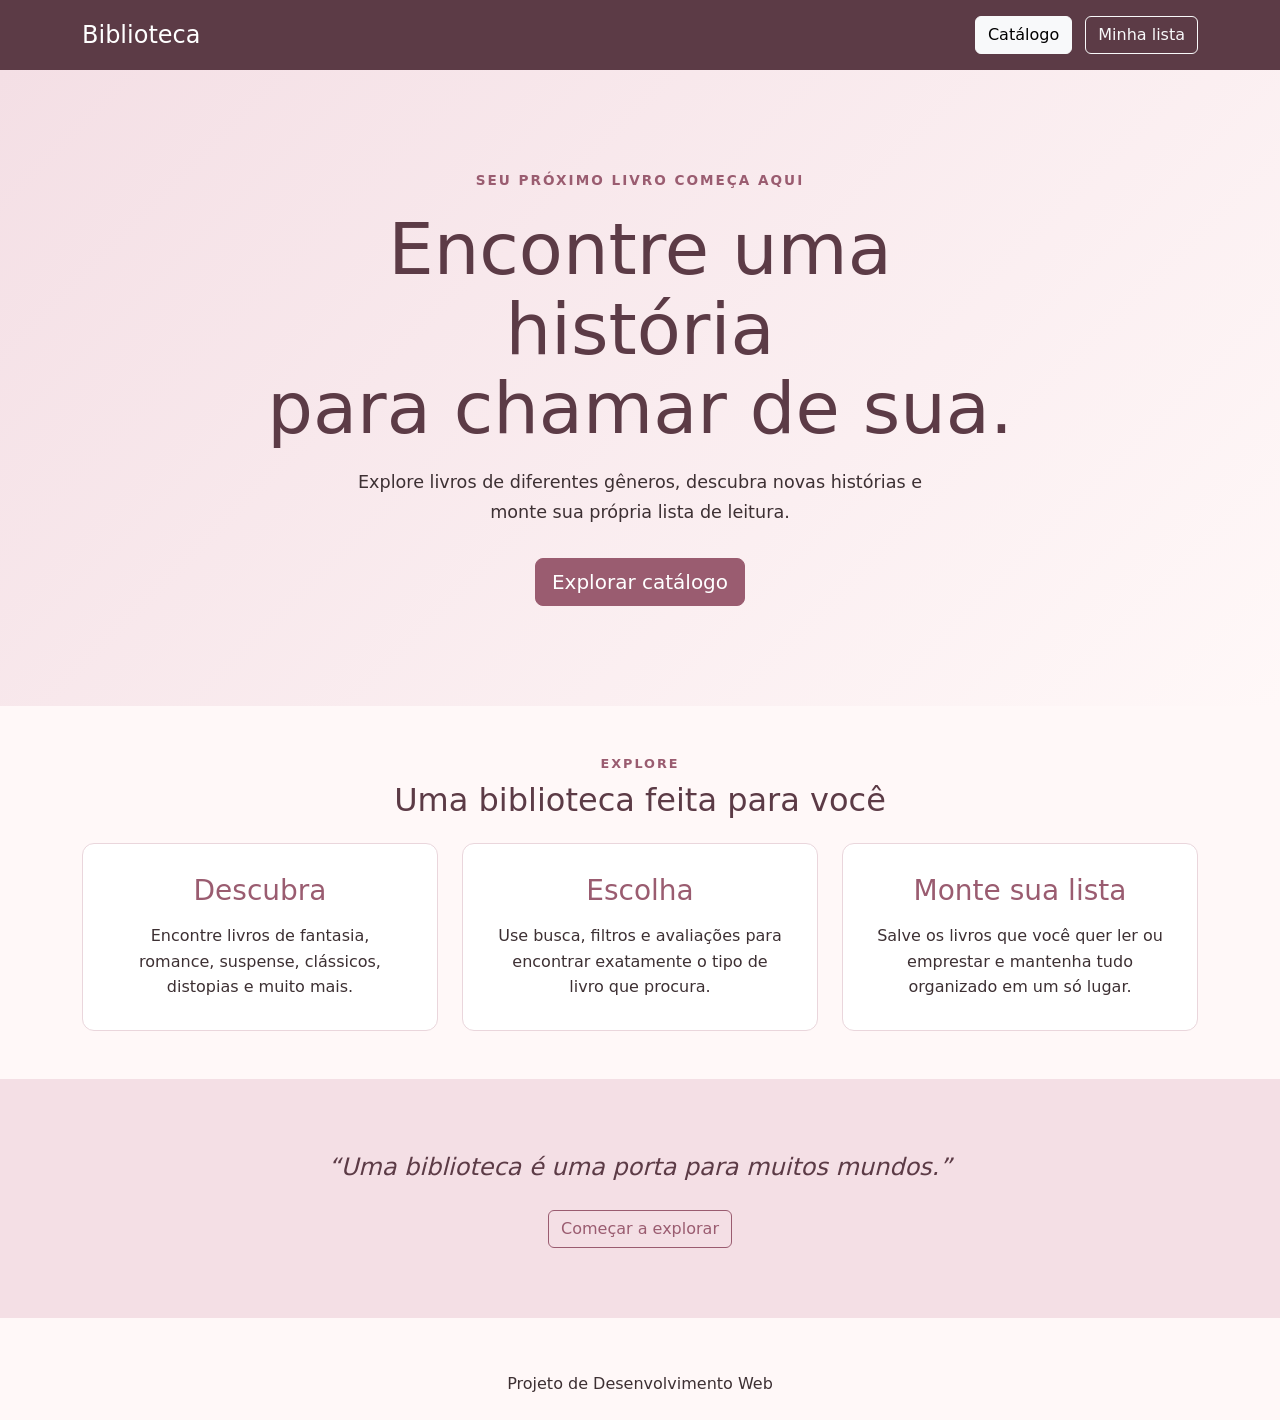
==== index.html @ 18acaecf "Rename menu.html to index.html" ====
<!DOCTYPE html>
<html lang="pt-BR">

<head>
    <meta charset="UTF-8">
    <meta name="viewport" content="width=device-width, initial-scale=1.0">

    <title>Biblioteca</title>

    <link href="https://cdn.jsdelivr.net/npm/bootstrap@5.3.3/dist/css/bootstrap.min.css" rel="stylesheet">
    <link rel="stylesheet" href="style.css">
</head>

<body>

    <header>
        <nav class="container d-flex justify-content-between align-items-center py-3">
            <a href="menu.html" class="text-white text-decoration-none fs-4">
                Biblioteca
            </a>

            <section>
                <a href="catalogo.html" class="btn btn-light me-2">
                    Catálogo
                </a>

                <a href="emprestimos.html" class="btn btn-outline-light">
                    Minha lista
                </a>
            </section>
        </nav>
    </header>

    <main>

        <section class="hero text-center">
            <article class="container">
                <p class="text-uppercase">Seu próximo livro começa aqui</p>

                <h1>
                    Encontre uma história<br>
                    para chamar de sua.
                </h1>

                <p class="hero-text">
                    Explore livros de diferentes gêneros, descubra novas histórias
                    e monte sua própria lista de leitura.
                </p>

                <a href="catalogo.html" class="btn btn-primary btn-lg">
                    Explorar catálogo
                </a>
            </article>
        </section>

        <section class="container py-5">

            <header class="text-center mb-4">
                <p class="text-uppercase">Explore</p>
                <h2>Uma biblioteca feita para você</h2>
            </header>

            <section class="row g-4">

                <article class="col-md-4">
                    <section class="feature-card h-100">
                        <h3>Descubra</h3>
                        <p>
                            Encontre livros de fantasia, romance, suspense,
                            clássicos, distopias e muito mais.
                        </p>
                    </section>
                </article>

                <article class="col-md-4">
                    <section class="feature-card h-100">
                        <h3>Escolha</h3>
                        <p>
                            Use busca, filtros e avaliações para encontrar
                            exatamente o tipo de livro que procura.
                        </p>
                    </section>
                </article>

                <article class="col-md-4">
                    <section class="feature-card h-100">
                        <h3>Monte sua lista</h3>
                        <p>
                            Salve os livros que você quer ler ou emprestar
                            e mantenha tudo organizado em um só lugar.
                        </p>
                    </section>
                </article>

            </section>
        </section>

        <section class="quote-section text-center">
            <article class="container">
                <p>
                    “Uma biblioteca é uma porta para muitos mundos.”
                </p>

                <a href="catalogo.html" class="btn btn-outline-dark">
                    Começar a explorar
                </a>
            </article>
        </section>

    </main>

    <footer class="text-center py-4">
        <p>Projeto de Desenvolvimento Web</p>
    </footer>

</body>

</html>
---- style.css ----
body {
    background: #fff8f8;
    color: #3d3033;
    min-height: 100vh;
}

body > header {
    background: #5c3b46;
    color: white;
}

body > header nav {
    max-width: 1200px;
}

body > header a {
    color: white;
}

main {
    width: 100%;
    margin: 0;
}

main > .hero {
    width: 100%;
}

.hero {
    background: linear-gradient(135deg, #f4dfe5, #fff8f8);
    padding: 100px 20px;
    text-align: center;
}

.hero article {
    max-width: 800px;
    margin: auto;
}

.hero p:first-child {
    color: #9a5c70;
    font-size: 0.85rem;
    font-weight: bold;
    letter-spacing: 2px;
}

.hero h1 {
    color: #5c3b46;
    font-size: clamp(2.5rem, 6vw, 4.5rem);
    line-height: 1.1;
    margin: 20px 0;
}

.hero-text {
    max-width: 600px;
    margin: 0 auto 30px;
    font-size: 1.1rem;
    line-height: 1.7;
}

.btn-primary {
    background: #9a5c70;
    border-color: #9a5c70;
}

.btn-primary:hover {
    background: #7d485b;
    border-color: #7d485b;
}

.btn-outline-dark {
    border-color: #9a5c70;
    color: #9a5c70;
}

.btn-outline-dark:hover {
    background: #9a5c70;
    border-color: #9a5c70;
}

main > section:not(.hero) > header {
    background: none;
    color: #3d3033;
}

main > section > header p {
    color: #9a5c70;
    font-size: 0.8rem;
    font-weight: bold;
    letter-spacing: 2px;
    margin-bottom: 8px;
}

main > section > header h2 {
    color: #5c3b46;
}

.feature-card {
    background: white;
    border: 1px solid #ead6dc;
    border-radius: 12px;
    padding: 30px;
    text-align: center;
    transition: 0.2s;
}

.feature-card:hover {
    transform: translateY(-5px);
    box-shadow: 0 8px 20px rgba(92, 59, 70, 0.1);
}

.feature-card h3 {
    color: #9a5c70;
    margin-bottom: 15px;
}

.feature-card p {
    margin: 0;
    line-height: 1.6;
}

.quote-section {
    width: 100%;
    background: #f4dfe5;
    padding: 70px 20px;
    text-align: center;
}

.quote-section article {
    max-width: 800px;
    margin: auto;
}

.quote-section p {
    color: #5c3b46;
    font-size: 1.5rem;
    font-style: italic;
    margin-bottom: 25px;
}

.card {
    background: white;
    border: 1px solid #ead6dc;
    border-radius: 10px;
    overflow: hidden;
    transition: transform 0.2s;
}

.card:hover {
    transform: translateY(-4px);
}

.card-img-top {
    height: 300px;
    object-fit: cover;
}

.card-body {
    padding: 18px;
}

.card h2,
.card h3 {
    color: #5c3b46;
}

input,
select {
    border-color: #dfc4ce !important;
}

input:focus,
select:focus {
    border-color: #9a5c70 !important;
    box-shadow: 0 0 0 0.2rem rgba(154, 92, 112, 0.15) !important;
}

#detalhes img {
    max-height: 500px;
    object-fit: contain;
}

#lista img {
    max-height: 160px;
    object-fit: contain;
}

footer {
    margin-top: 30px;
    padding-bottom: 25px !important;
    text-align: center;
}

footer p {
    margin: 0;
}

@media (max-width: 768px) {
    .hero {
        padding: 70px 20px;
    }

    .hero h1 {
        font-size: 2.6rem;
    }

    body > header nav {
        flex-direction: column;
        gap: 15px;
    }

    .card-img-top {
        height: 350px;
    }

    #detalhes {
        text-align: center;
    }

    #lista .text-md-end {
        text-align: center !important;
        margin-top: 15px;
    }
}
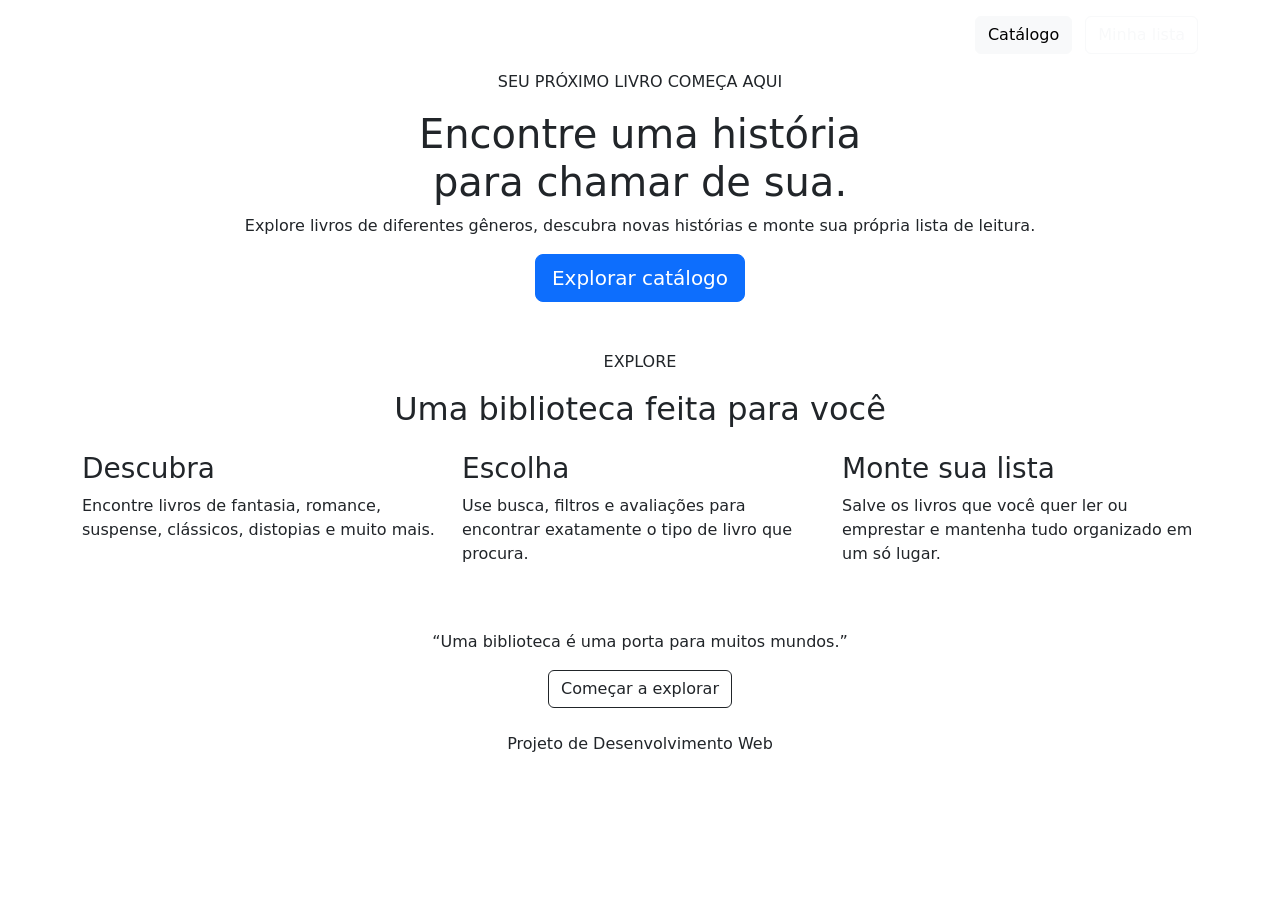
==== commit 95f19da8: "Update index.html" ====
--- a/index.html
+++ b/index.html
@@ -15,7 +15,7 @@
 
     <header>
         <nav class="container d-flex justify-content-between align-items-center py-3">
-            <a href="menu.html" class="text-white text-decoration-none fs-4">
+            <a href="index.html" class="text-white text-decoration-none fs-4">
                 Biblioteca
             </a>
 
